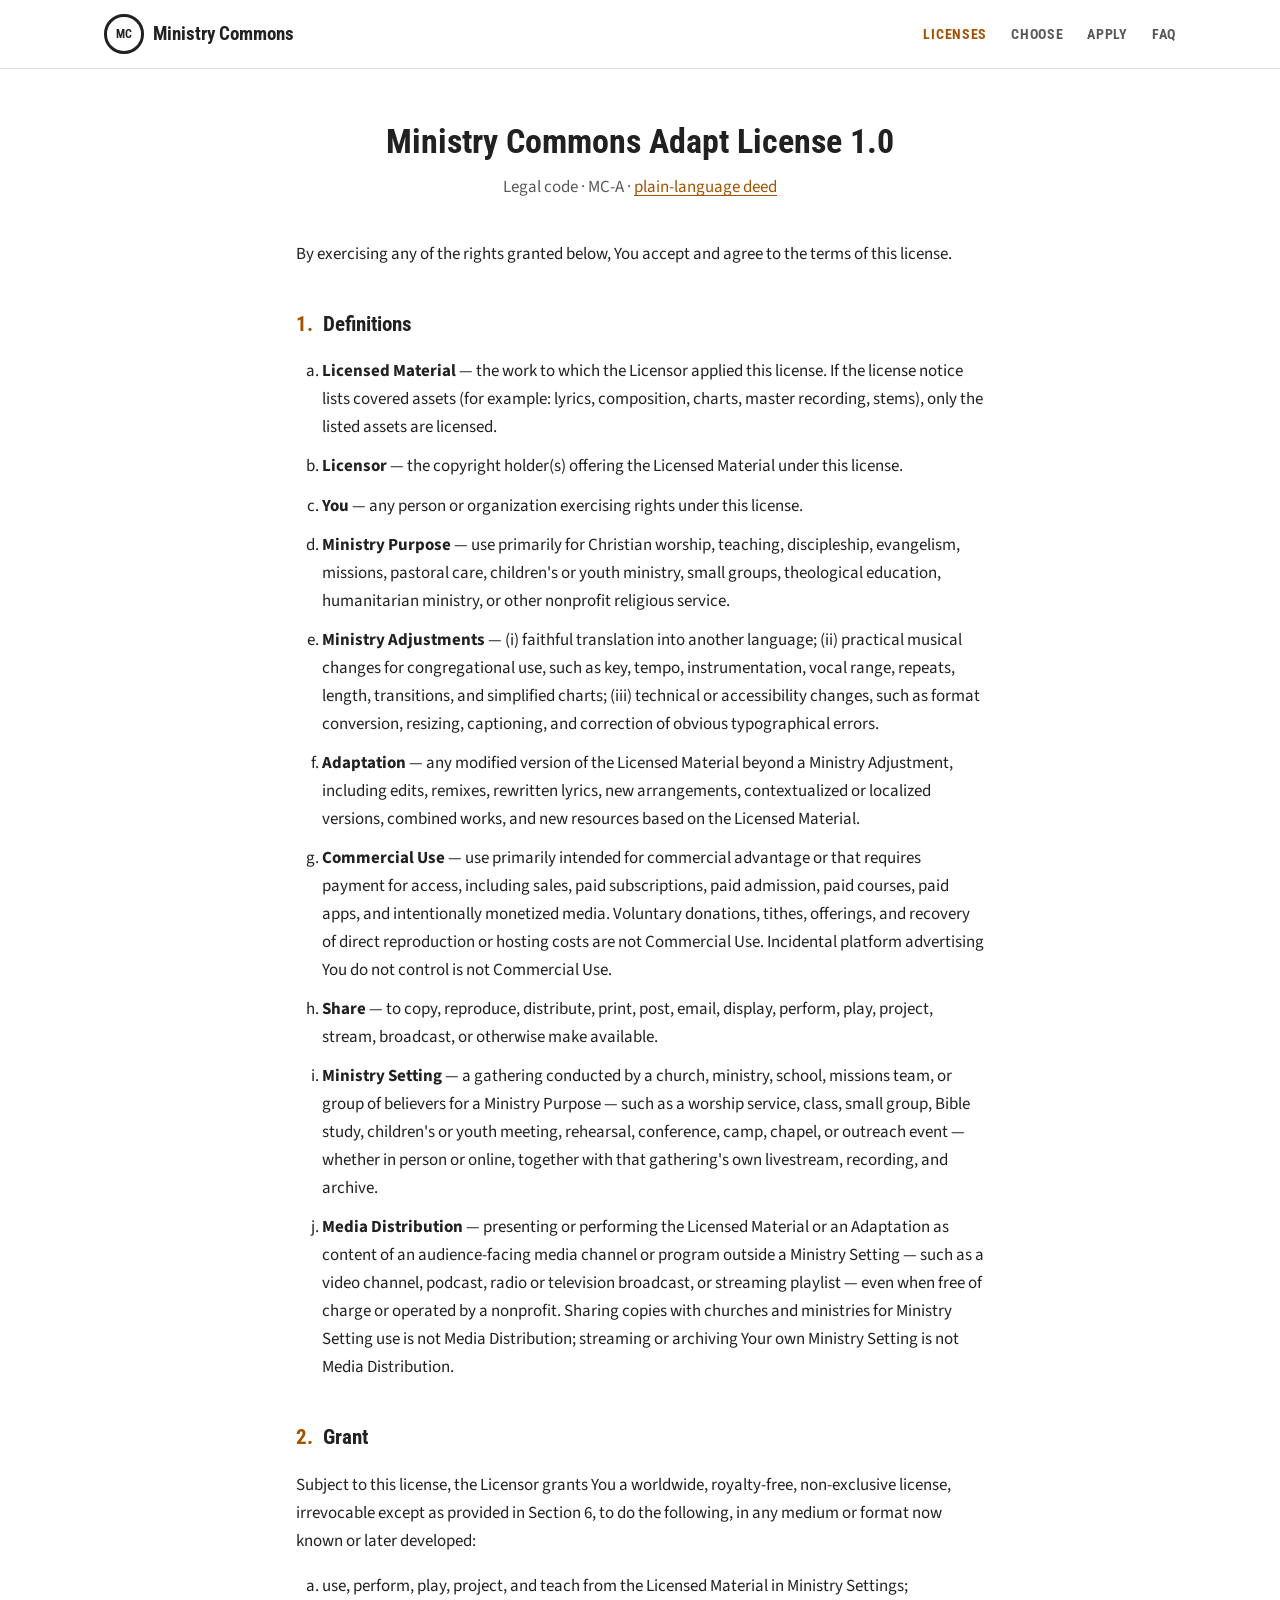
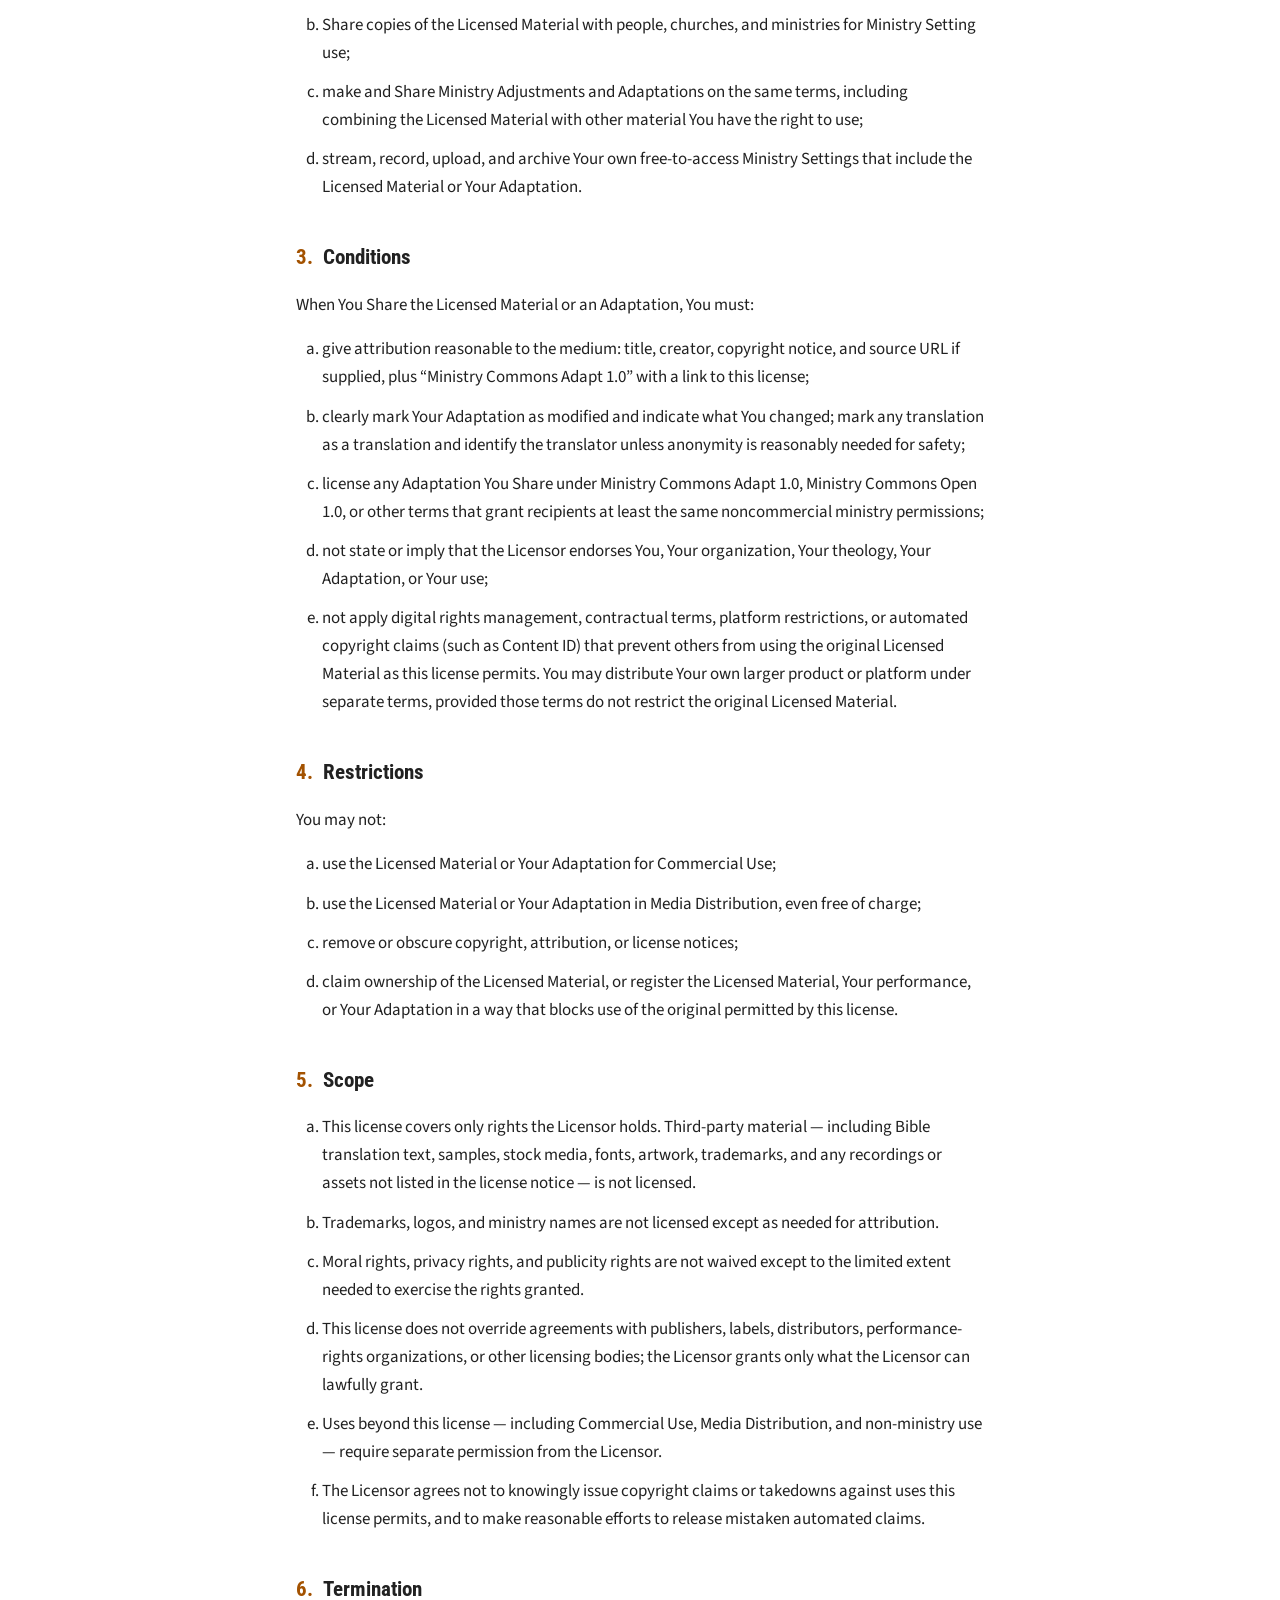
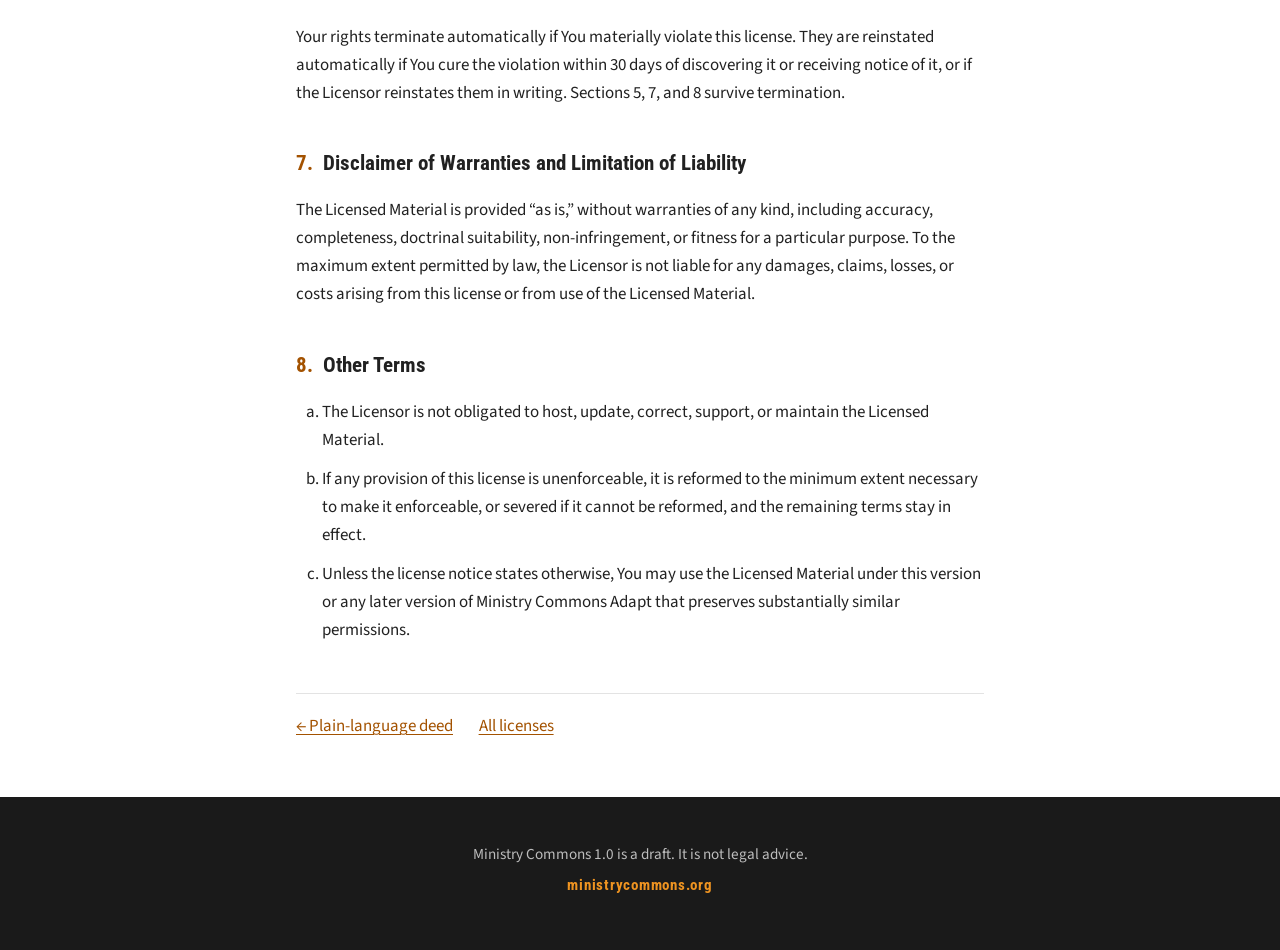
==== adapt-legal.html @ aa7e26b9 "Ministry Commons static site — draft 1.0 Co-Authored-By: Claude Fable 5 <noreply@anthropic.com>" ====
<!DOCTYPE html>
<html lang="en">
<head>
<meta charset="utf-8">
<meta name="viewport" content="width=device-width, initial-scale=1">
<title>MC Adapt 1.0 — Legal Code — Ministry Commons</title>
<meta name="description" content="Legal code for the Ministry Commons Adapt 1.0 license.">
<link rel="preconnect" href="https://fonts.googleapis.com">
<link rel="preconnect" href="https://fonts.gstatic.com" crossorigin>
<link href="https://fonts.googleapis.com/css2?family=Roboto+Condensed:ital,wght@0,400;0,700;1,400&family=Source+Sans+3:ital,wght@0,400;0,600;0,700;1,400&family=IBM+Plex+Mono:wght@400;500&display=swap" rel="stylesheet">
<link rel="stylesheet" href="styles.css">
</head>
<body>

<header class="masthead">
  <div class="container">
    <a class="wordmark" href="index.html">Ministry Commons</a>
    <nav>
      <a href="index.html#licenses" aria-current="page">Licenses</a>
      <a href="index.html#choose">Choose</a>
      <a href="index.html#apply">Apply</a>
      <a href="index.html#faq">FAQ</a>
    </nav>
  </div>
</header>

<main class="legal container measure">

  <h1>Ministry Commons Adapt License 1.0</h1>
  <p class="legal-sub">Legal code · MC-A · <a href="adapt.html">plain-language deed</a></p>

  <p>By exercising any of the rights granted below, You accept and agree to the terms of this license.</p>

  <h2><span class="sec-no">1.</span>Definitions</h2>
  <ol class="alpha">
    <li><strong>Licensed Material</strong> — the work to which the Licensor applied this license. If the license notice lists covered assets (for example: lyrics, composition, charts, master recording, stems), only the listed assets are licensed.</li>
    <li><strong>Licensor</strong> — the copyright holder(s) offering the Licensed Material under this license.</li>
    <li><strong>You</strong> — any person or organization exercising rights under this license.</li>
    <li><strong>Ministry Purpose</strong> — use primarily for Christian worship, teaching, discipleship, evangelism, missions, pastoral care, children's or youth ministry, small groups, theological education, humanitarian ministry, or other nonprofit religious service.</li>
    <li><strong>Ministry Adjustments</strong> — (i) faithful translation into another language; (ii) practical musical changes for congregational use, such as key, tempo, instrumentation, vocal range, repeats, length, transitions, and simplified charts; (iii) technical or accessibility changes, such as format conversion, resizing, captioning, and correction of obvious typographical errors.</li>
    <li><strong>Adaptation</strong> — any modified version of the Licensed Material beyond a Ministry Adjustment, including edits, remixes, rewritten lyrics, new arrangements, contextualized or localized versions, combined works, and new resources based on the Licensed Material.</li>
    <li><strong>Commercial Use</strong> — use primarily intended for commercial advantage or that requires payment for access, including sales, paid subscriptions, paid admission, paid courses, paid apps, and intentionally monetized media. Voluntary donations, tithes, offerings, and recovery of direct reproduction or hosting costs are not Commercial Use. Incidental platform advertising You do not control is not Commercial Use.</li>
    <li><strong>Share</strong> — to copy, reproduce, distribute, print, post, email, display, perform, play, project, stream, broadcast, or otherwise make available.</li>
    <li><strong>Ministry Setting</strong> — a gathering conducted by a church, ministry, school, missions team, or group of believers for a Ministry Purpose — such as a worship service, class, small group, Bible study, children's or youth meeting, rehearsal, conference, camp, chapel, or outreach event — whether in person or online, together with that gathering's own livestream, recording, and archive.</li>
    <li><strong>Media Distribution</strong> — presenting or performing the Licensed Material or an Adaptation as content of an audience-facing media channel or program outside a Ministry Setting — such as a video channel, podcast, radio or television broadcast, or streaming playlist — even when free of charge or operated by a nonprofit. Sharing copies with churches and ministries for Ministry Setting use is not Media Distribution; streaming or archiving Your own Ministry Setting is not Media Distribution.</li>
  </ol>

  <h2><span class="sec-no">2.</span>Grant</h2>
  <p>Subject to this license, the Licensor grants You a worldwide, royalty-free, non-exclusive license, irrevocable except as provided in Section 6, to do the following, in any medium or format now known or later developed:</p>
  <ol class="alpha">
    <li>use, perform, play, project, and teach from the Licensed Material in Ministry Settings;</li>
    <li>Share copies of the Licensed Material with people, churches, and ministries for Ministry Setting use;</li>
    <li>make and Share Ministry Adjustments and Adaptations on the same terms, including combining the Licensed Material with other material You have the right to use;</li>
    <li>stream, record, upload, and archive Your own free-to-access Ministry Settings that include the Licensed Material or Your Adaptation.</li>
  </ol>

  <h2><span class="sec-no">3.</span>Conditions</h2>
  <p>When You Share the Licensed Material or an Adaptation, You must:</p>
  <ol class="alpha">
    <li>give attribution reasonable to the medium: title, creator, copyright notice, and source URL if supplied, plus &ldquo;Ministry Commons Adapt 1.0&rdquo; with a link to this license;</li>
    <li>clearly mark Your Adaptation as modified and indicate what You changed; mark any translation as a translation and identify the translator unless anonymity is reasonably needed for safety;</li>
    <li>license any Adaptation You Share under Ministry Commons Adapt 1.0, Ministry Commons Open 1.0, or other terms that grant recipients at least the same noncommercial ministry permissions;</li>
    <li>not state or imply that the Licensor endorses You, Your organization, Your theology, Your Adaptation, or Your use;</li>
    <li>not apply digital rights management, contractual terms, platform restrictions, or automated copyright claims (such as Content ID) that prevent others from using the original Licensed Material as this license permits. You may distribute Your own larger product or platform under separate terms, provided those terms do not restrict the original Licensed Material.</li>
  </ol>

  <h2><span class="sec-no">4.</span>Restrictions</h2>
  <p>You may not:</p>
  <ol class="alpha">
    <li>use the Licensed Material or Your Adaptation for Commercial Use;</li>
    <li>use the Licensed Material or Your Adaptation in Media Distribution, even free of charge;</li>
    <li>remove or obscure copyright, attribution, or license notices;</li>
    <li>claim ownership of the Licensed Material, or register the Licensed Material, Your performance, or Your Adaptation in a way that blocks use of the original permitted by this license.</li>
  </ol>

  <h2><span class="sec-no">5.</span>Scope</h2>
  <ol class="alpha">
    <li>This license covers only rights the Licensor holds. Third-party material — including Bible translation text, samples, stock media, fonts, artwork, trademarks, and any recordings or assets not listed in the license notice — is not licensed.</li>
    <li>Trademarks, logos, and ministry names are not licensed except as needed for attribution.</li>
    <li>Moral rights, privacy rights, and publicity rights are not waived except to the limited extent needed to exercise the rights granted.</li>
    <li>This license does not override agreements with publishers, labels, distributors, performance-rights organizations, or other licensing bodies; the Licensor grants only what the Licensor can lawfully grant.</li>
    <li>Uses beyond this license — including Commercial Use, Media Distribution, and non-ministry use — require separate permission from the Licensor.</li>
    <li>The Licensor agrees not to knowingly issue copyright claims or takedowns against uses this license permits, and to make reasonable efforts to release mistaken automated claims.</li>
  </ol>

  <h2><span class="sec-no">6.</span>Termination</h2>
  <p>Your rights terminate automatically if You materially violate this license. They are reinstated automatically if You cure the violation within 30 days of discovering it or receiving notice of it, or if the Licensor reinstates them in writing. Sections 5, 7, and 8 survive termination.</p>

  <h2><span class="sec-no">7.</span>Disclaimer of Warranties and Limitation of Liability</h2>
  <p>The Licensed Material is provided &ldquo;as is,&rdquo; without warranties of any kind, including accuracy, completeness, doctrinal suitability, non-infringement, or fitness for a particular purpose. To the maximum extent permitted by law, the Licensor is not liable for any damages, claims, losses, or costs arising from this license or from use of the Licensed Material.</p>

  <h2><span class="sec-no">8.</span>Other Terms</h2>
  <ol class="alpha">
    <li>The Licensor is not obligated to host, update, correct, support, or maintain the Licensed Material.</li>
    <li>If any provision of this license is unenforceable, it is reformed to the minimum extent necessary to make it enforceable, or severed if it cannot be reformed, and the remaining terms stay in effect.</li>
    <li>Unless the license notice states otherwise, You may use the Licensed Material under this version or any later version of Ministry Commons Adapt that preserves substantially similar permissions.</li>
  </ol>

  <div class="backlinks">
    <a href="adapt.html">← Plain-language deed</a>
    <a href="index.html#licenses">All licenses</a>
  </div>

</main>

<footer>
  <div class="container">
    <p class="fleuron" aria-hidden="true">❦</p>
    <p>Ministry Commons 1.0 is a draft. It is not legal advice.</p>
    <p class="domain">ministrycommons.org</p>
  </div>
</footer>

</body>
</html>
---- styles.css ----
/* Ministry Commons — clean commons system in the spirit of creativecommons.org
   white / dark gray / amber accent, Roboto Condensed + Source Sans 3 */

:root {
  --bg: #ffffff;
  --bg-soft: #f5f5f5;
  --ink: #212121;
  --muted: #595959;
  --accent: #ef9421;
  --accent-dark: #a35200;
  --ok: #2d7d46;
  --border: #e3e3e3;
  --dark: #1a1a1a;
  --measure: 46rem;
  --wide: 70rem;
  --head: "Roboto Condensed", "Arial Narrow", sans-serif;
}

* { box-sizing: border-box; }

html { scroll-behavior: smooth; }

body {
  margin: 0;
  background: var(--bg);
  color: var(--ink);
  font-family: "Source Sans 3", "Segoe UI", Arial, sans-serif;
  font-size: 1.06rem;
  line-height: 1.65;
}

a { color: var(--accent-dark); text-decoration-thickness: 1px; text-underline-offset: 3px; }
a:hover { color: var(--ink); }
:focus-visible { outline: 3px solid var(--accent); outline-offset: 2px; }

.container { max-width: var(--wide); margin: 0 auto; padding: 0 1.5rem; }
.measure { max-width: var(--measure); margin-left: auto; margin-right: auto; }

.fleuron { display: none; }

/* ---------- masthead ---------- */

.masthead { border-bottom: 1px solid var(--border); padding: 0.9rem 0; }
.masthead .container {
  display: flex; align-items: center; justify-content: space-between;
  flex-wrap: wrap; gap: 0.6rem 1.5rem;
}
.wordmark {
  display: inline-flex; align-items: center; gap: 0.6rem;
  font-family: var(--head); font-weight: 700; font-size: 1.2rem;
  color: var(--ink); text-decoration: none;
  text-transform: none; letter-spacing: 0;
}
.wordmark::before {
  content: "MC";
  display: inline-flex; align-items: center; justify-content: center;
  width: 2.1rem; height: 2.1rem; border: 3px solid var(--ink); border-radius: 50%;
  font-size: 0.78rem; letter-spacing: 0.02em;
}
.masthead nav { display: flex; gap: 1.5rem; }
.masthead nav a {
  font-family: var(--head); font-weight: 700; font-size: 0.88rem;
  text-transform: uppercase; letter-spacing: 0.05em;
  color: var(--muted); text-decoration: none;
}
.masthead nav a:hover, .masthead nav a[aria-current] { color: var(--accent-dark); }

/* ---------- hero ---------- */

.titlepage { text-align: center; padding: 4.5rem 0 3.8rem; }
.eyebrow {
  font-family: var(--head); font-weight: 700;
  color: var(--accent-dark);
  text-transform: uppercase; letter-spacing: 0.12em;
  font-size: 0.9rem; margin: 0 0 1rem;
}
.display {
  font-family: var(--head); font-weight: 700;
  font-size: clamp(2.4rem, 6vw, 4rem);
  line-height: 1.08; letter-spacing: -0.01em;
  text-transform: none;
  margin: 0 0 1.2rem;
}
.subtitle {
  font-size: 1.25rem; color: var(--muted);
  max-width: 46rem; margin: 0 auto;
}
.cta-row { margin-top: 2.2rem; display: flex; gap: 1rem; justify-content: center; flex-wrap: wrap; }

.btn {
  display: inline-block;
  font-family: var(--head); font-weight: 700; font-size: 0.9rem;
  text-transform: uppercase; letter-spacing: 0.05em;
  border: 2px solid var(--ink); color: var(--ink); background: transparent;
  padding: 0.65rem 1.5rem; border-radius: 4px; text-decoration: none;
  transition: background 0.15s, color 0.15s, border-color 0.15s;
  cursor: pointer;
}
.btn:hover { background: var(--ink); color: #fff; }
.btn-rubric { background: var(--accent); border-color: var(--accent); color: var(--dark); }
.btn-rubric:hover { background: var(--accent-dark); border-color: var(--accent-dark); color: #fff; }

/* ---------- sections ---------- */

section { padding: 3.2rem 0; }
.section-rule { border: none; border-top: 1px solid var(--border); margin: 0; }

.section-head { text-align: center; margin-bottom: 2.4rem; }
.section-head h2 {
  font-family: var(--head); font-weight: 700; font-size: 2rem;
  letter-spacing: 0; text-transform: none; margin: 0 0 0.3rem;
}
.section-head p { color: var(--muted); font-style: normal; margin: 0; font-size: 1.1rem; }

.subhead {
  font-family: var(--head); font-weight: 700; font-size: 1.5rem;
  text-align: center; margin: 2.8rem 0 1rem;
}

/* ---------- how it works ---------- */

.steps { display: grid; grid-template-columns: repeat(3, 1fr); gap: 2.5rem; text-align: center; }
.step .step-no {
  display: inline-flex; align-items: center; justify-content: center;
  width: 2.6rem; height: 2.6rem; border: 3px solid var(--accent); border-radius: 50%;
  font-family: var(--head); font-weight: 700; font-size: 0.95rem; color: var(--accent-dark);
  letter-spacing: 0;
}
.step h3 { font-family: var(--head); font-weight: 700; font-size: 1.25rem; letter-spacing: 0; text-transform: none; margin: 0.7rem 0 0.4rem; }
.step p { margin: 0; color: var(--muted); font-size: 1rem; }

/* ---------- element badges ---------- */

.badges { display: flex; gap: 0.45rem; flex-wrap: wrap; }
.badge {
  display: inline-flex; align-items: center; justify-content: center;
  width: 2.2rem; height: 2.2rem; border: 3px solid var(--ink); border-radius: 50%;
  font-family: var(--head); font-weight: 700; font-size: 0.72rem; letter-spacing: 0.02em;
  color: var(--ink); background: #fff;
}

/* ---------- tier cards ---------- */

.tiers {
  display: grid; grid-template-columns: repeat(3, 1fr); gap: 1.5rem;
  border: none;
}
.tier {
  border: 2px solid var(--border); border-radius: 8px;
  padding: 1.8rem 1.6rem 2rem; background: #fff;
  transition: border-color 0.15s, box-shadow 0.15s;
}
.tier:hover { border-color: var(--ink); box-shadow: 0 4px 14px rgba(0,0,0,0.07); }
.tier + .tier { border-left: 2px solid var(--border); border-top: 2px solid var(--border); }
.tier-no {
  display: flex; justify-content: space-between; align-items: baseline;
  font-family: var(--head); font-weight: 700; font-size: 0.82rem;
  text-transform: uppercase; letter-spacing: 0.06em;
  color: var(--muted); margin-bottom: 0.6rem;
}
.tier-no span:last-child { color: var(--accent-dark); }
.tier h3 {
  font-family: var(--head); font-weight: 700; font-size: 1.65rem;
  letter-spacing: 0; text-transform: none; margin: 0 0 0.2rem;
}
.tier .meter { color: var(--muted); font-style: normal; margin: 0 0 0.9rem; font-size: 1rem; }
.tier .badges { margin-bottom: 1.1rem; }
.tier .grants { list-style: none; padding: 0; margin: 0 0 1.1rem; font-size: 0.98rem; }
.tier .grants li { padding-left: 1.6rem; position: relative; margin-bottom: 0.35rem; }
.tier .grants li::before { content: "✓"; color: var(--ok); font-weight: 700; position: absolute; left: 0; }
.tier .grants li.denied { color: var(--muted); }
.tier .grants li.denied::before { content: "✕"; color: #b5b5b5; }
.tier .cc-note {
  font-family: "IBM Plex Mono", ui-monospace, monospace;
  font-size: 0.72rem; color: var(--muted); margin-bottom: 1.2rem;
}
.tier-links { display: flex; gap: 0.7rem; flex-wrap: wrap; }

/* ---------- baseline (every tier includes) ---------- */

.baseline {
  background: var(--bg-soft); border: none; border-radius: 8px;
  padding: 2.2rem 2.4rem;
}
.baseline h2 {
  font-family: var(--head); font-weight: 700; font-size: 1.4rem;
  text-transform: none; letter-spacing: 0;
  margin: 0 0 1rem; color: var(--ink); text-align: center;
}
.baseline ul { list-style: none; padding: 0; margin: 0; columns: 2; column-gap: 3rem; }
.baseline li { padding-left: 1.6rem; position: relative; margin-bottom: 0.5rem; break-inside: avoid; }
.baseline li::before { content: "✓"; color: var(--ok); font-weight: 700; position: absolute; left: 0; }
.baseline .footnote { margin: 1.2rem 0 0; font-style: normal; color: var(--muted); font-size: 0.98rem; text-align: center; }

/* ---------- chooser ---------- */

.chooser fieldset {
  border: 2px solid var(--border); border-radius: 8px;
  padding: 1.3rem 1.6rem; margin: 0 0 1.2rem;
}
.chooser legend { padding: 0 0.7rem; font-weight: 700; font-size: 1.05rem; }
.chooser label { margin-right: 2rem; cursor: pointer; }
.chooser input[type="radio"] { accent-color: var(--accent-dark); margin-right: 0.4rem; }
.verdict {
  border-left: 5px solid var(--accent); background: var(--bg-soft);
  border-radius: 0 8px 8px 0;
  padding: 1.4rem 1.8rem; margin-top: 1.6rem;
}
.verdict[hidden] { display: none; }
.verdict h3 {
  margin: 0 0 0.3rem; font-family: var(--head); font-weight: 700;
  text-transform: none; letter-spacing: 0; font-size: 1.35rem; color: var(--ink);
}
.verdict p { margin: 0 0 0.9rem; }

/* ---------- notice block ---------- */

.notice {
  font-family: "IBM Plex Mono", ui-monospace, monospace;
  font-size: 0.84rem; line-height: 1.7;
  background: var(--bg-soft); color: var(--ink);
  border-left: 5px solid var(--accent); border-radius: 0 8px 8px 0;
  padding: 1.3rem 1.6rem; overflow-x: auto; margin: 1.2rem 0;
}
.notice em { color: var(--accent-dark); font-style: normal; }

/* ---------- FAQ ---------- */

.faq details { border-bottom: 1px solid var(--border); padding: 0.9rem 0; }
.faq details:first-of-type { border-top: 1px solid var(--border); }
.faq summary { font-weight: 700; cursor: pointer; font-size: 1.05rem; }
.faq summary::marker { color: var(--accent-dark); }
.faq details p { color: var(--muted); margin: 0.6rem 0 0.2rem; }

/* ---------- deed pages ---------- */

.deed-plate {
  text-align: center; border: 2px solid var(--border); border-radius: 8px;
  position: relative;
  max-width: 32rem; margin: 3.2rem auto 0; padding: 2.2rem 2rem 2rem;
}
.deed-plate::before { display: none; }
.deed-plate .tier-code {
  font-family: var(--head); font-weight: 700;
  color: var(--muted); font-size: 0.82rem; letter-spacing: 0.1em;
}
.deed-plate h1 {
  font-family: var(--head); font-weight: 700;
  font-size: 2.3rem; text-transform: none; letter-spacing: 0;
  margin: 0.3rem 0 0.4rem;
}
.deed-plate .motto { font-style: normal; color: var(--muted); margin: 0 0 1.1rem; }
.deed-plate .badges { justify-content: center; }

.deed-note {
  text-align: center; font-style: normal; color: var(--muted);
  max-width: 34rem; margin: 1.3rem auto 0; font-size: 0.98rem;
}

.deed h2 {
  font-family: var(--head); font-weight: 700;
  font-size: 1.45rem; text-transform: none; letter-spacing: 0;
  text-align: left; margin: 2.8rem 0 1.1rem;
  padding-bottom: 0.35rem; border-bottom: 3px solid var(--accent);
}
.deed h2.rubric-head { color: var(--ink); }

ul.freedoms, ul.terms { list-style: none; padding: 0; margin: 0; }
ul.freedoms li, ul.terms li { padding-left: 1.8rem; position: relative; margin-bottom: 0.8rem; }
ul.freedoms li::before { content: "✓"; color: var(--ok); font-weight: 700; position: absolute; left: 0; }
ul.terms li::before {
  content: ""; position: absolute; left: 0.1rem; top: 0.5rem;
  width: 0.62rem; height: 0.62rem; background: var(--accent); border-radius: 2px;
}
ul.terms li { color: var(--ink); }
ul.terms li b { color: var(--ink); }

.deed .notices {
  border-top: 1px solid var(--border); margin-top: 2.6rem; padding-top: 1.4rem;
  font-size: 0.98rem; color: var(--muted);
}
.deed .notices .tier-links { margin-top: 1.2rem; }

/* ---------- legal pages ---------- */

.legal h1 {
  font-family: var(--head); font-weight: 700;
  font-size: 2.1rem; text-transform: none; letter-spacing: 0;
  text-align: center; margin: 2.8rem 0 0.3rem;
}
.legal .legal-sub { text-align: center; font-style: normal; color: var(--muted); margin: 0 0 2.4rem; }
.legal h2 {
  font-family: var(--head); font-weight: 700;
  font-size: 1.3rem; text-transform: none; letter-spacing: 0;
  margin: 2.4rem 0 0.9rem;
}
.legal h2 .sec-no { color: var(--accent-dark); margin-right: 0.6rem; }
.legal ol.alpha { list-style: lower-alpha; padding-left: 1.6rem; }
.legal ol.alpha li { margin-bottom: 0.7rem; }
.legal .backlinks {
  border-top: 1px solid var(--border); margin-top: 3rem; padding-top: 1.2rem;
  display: flex; gap: 1.6rem; flex-wrap: wrap;
}

/* ---------- footer ---------- */

footer {
  background: var(--dark); color: #cfcfcf;
  border-top: none; margin-top: 3.5rem;
  padding: 2.4rem 0 2.8rem; text-align: center;
}
footer p { color: #bdbdbd; font-size: 0.95rem; max-width: 46rem; margin: 0.4rem auto; }
footer .domain {
  font-family: var(--head); font-weight: 700; font-size: 0.95rem;
  letter-spacing: 0.05em; color: var(--accent);
}

/* ---------- responsive ---------- */

@media (max-width: 860px) {
  .tiers { grid-template-columns: 1fr; }
  .steps { grid-template-columns: 1fr; gap: 1.8rem; }
  .baseline ul { columns: 1; }
}

@media (prefers-reduced-motion: reduce) {
  html { scroll-behavior: auto; }
  .btn, .tier { transition: none; }
}
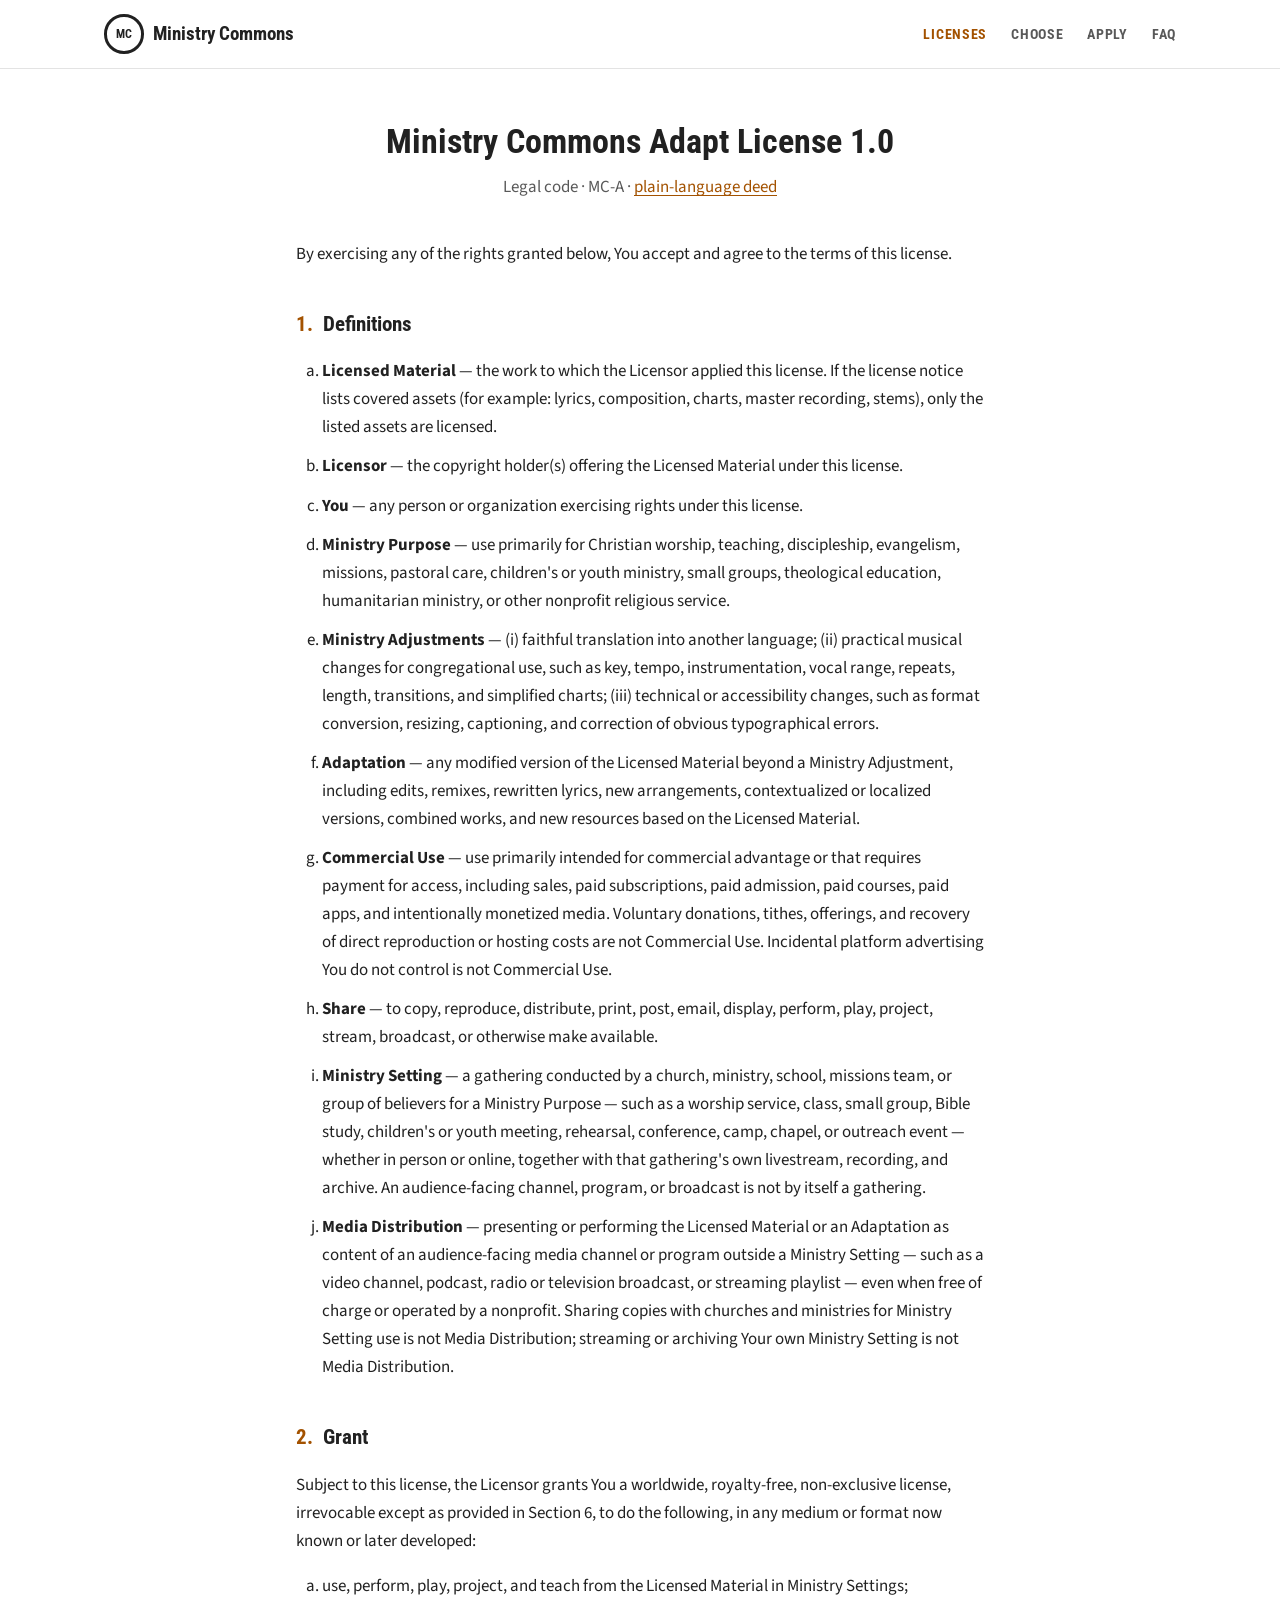
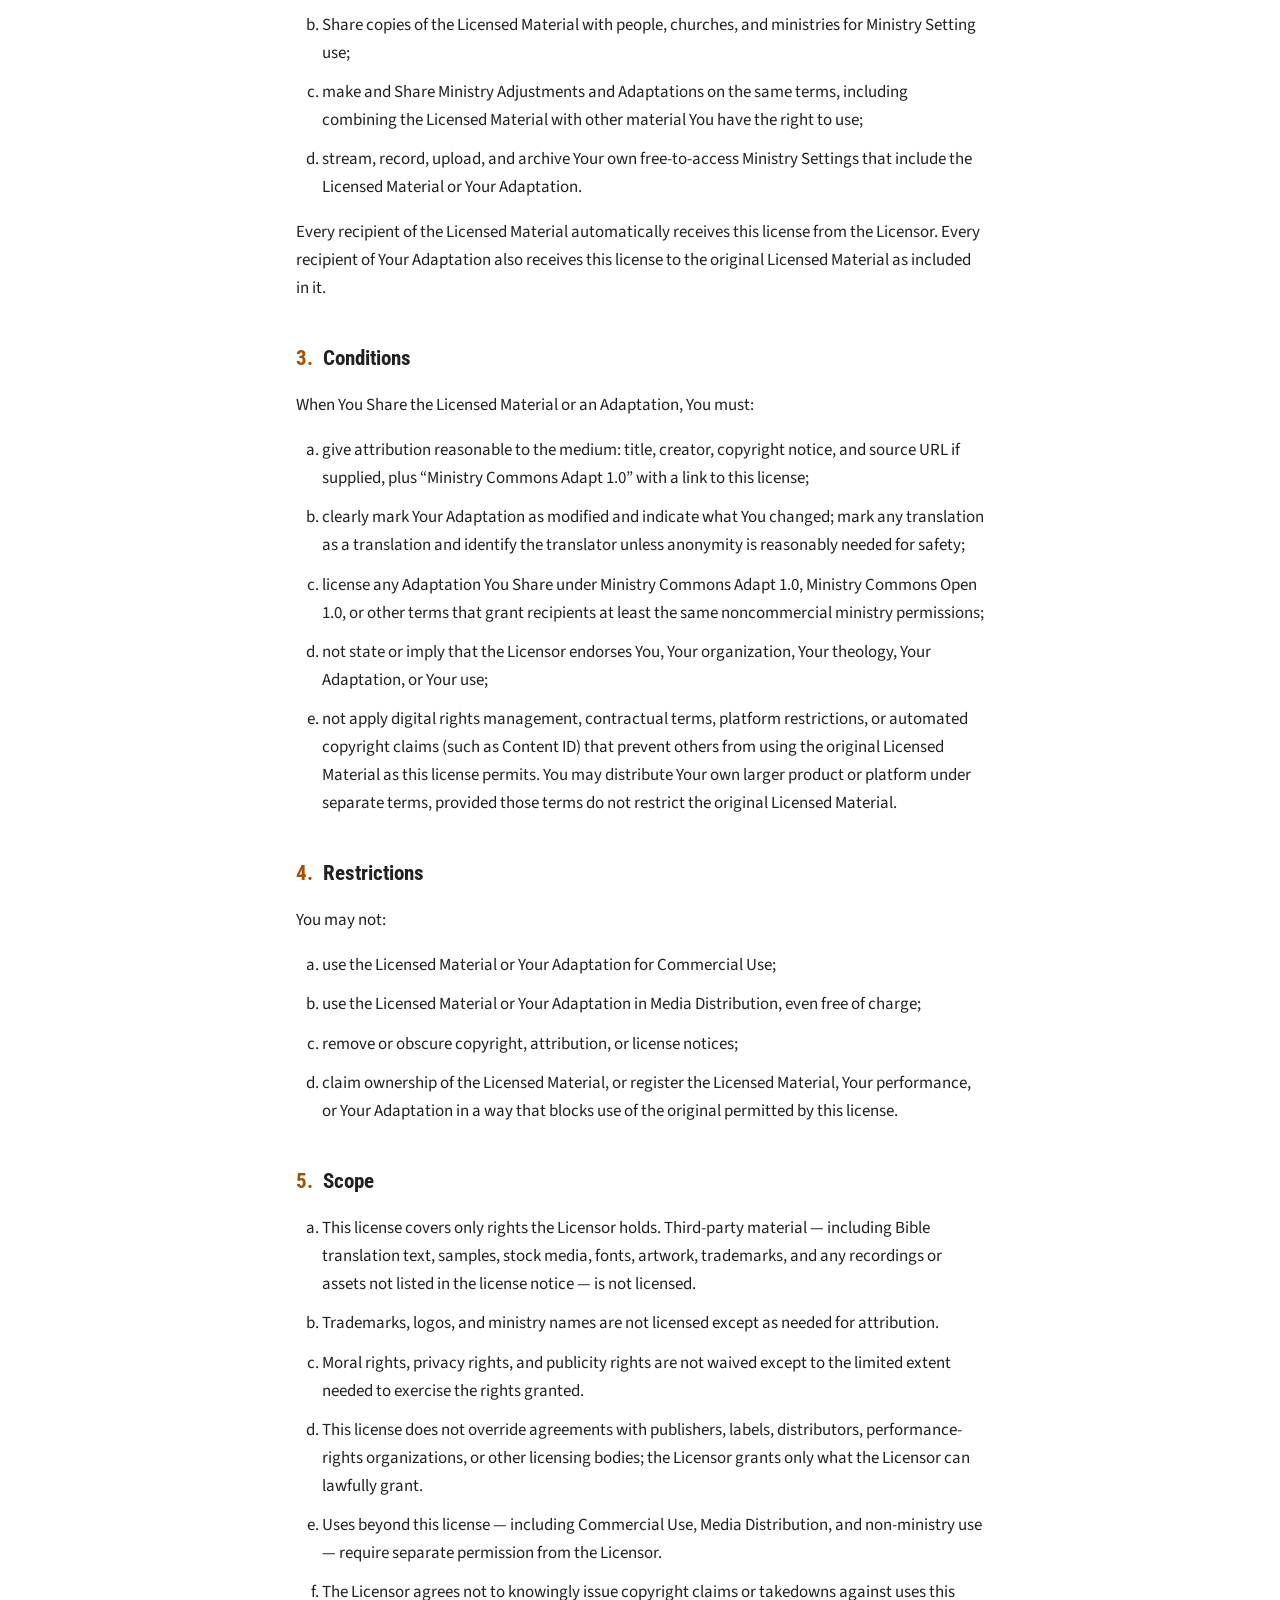
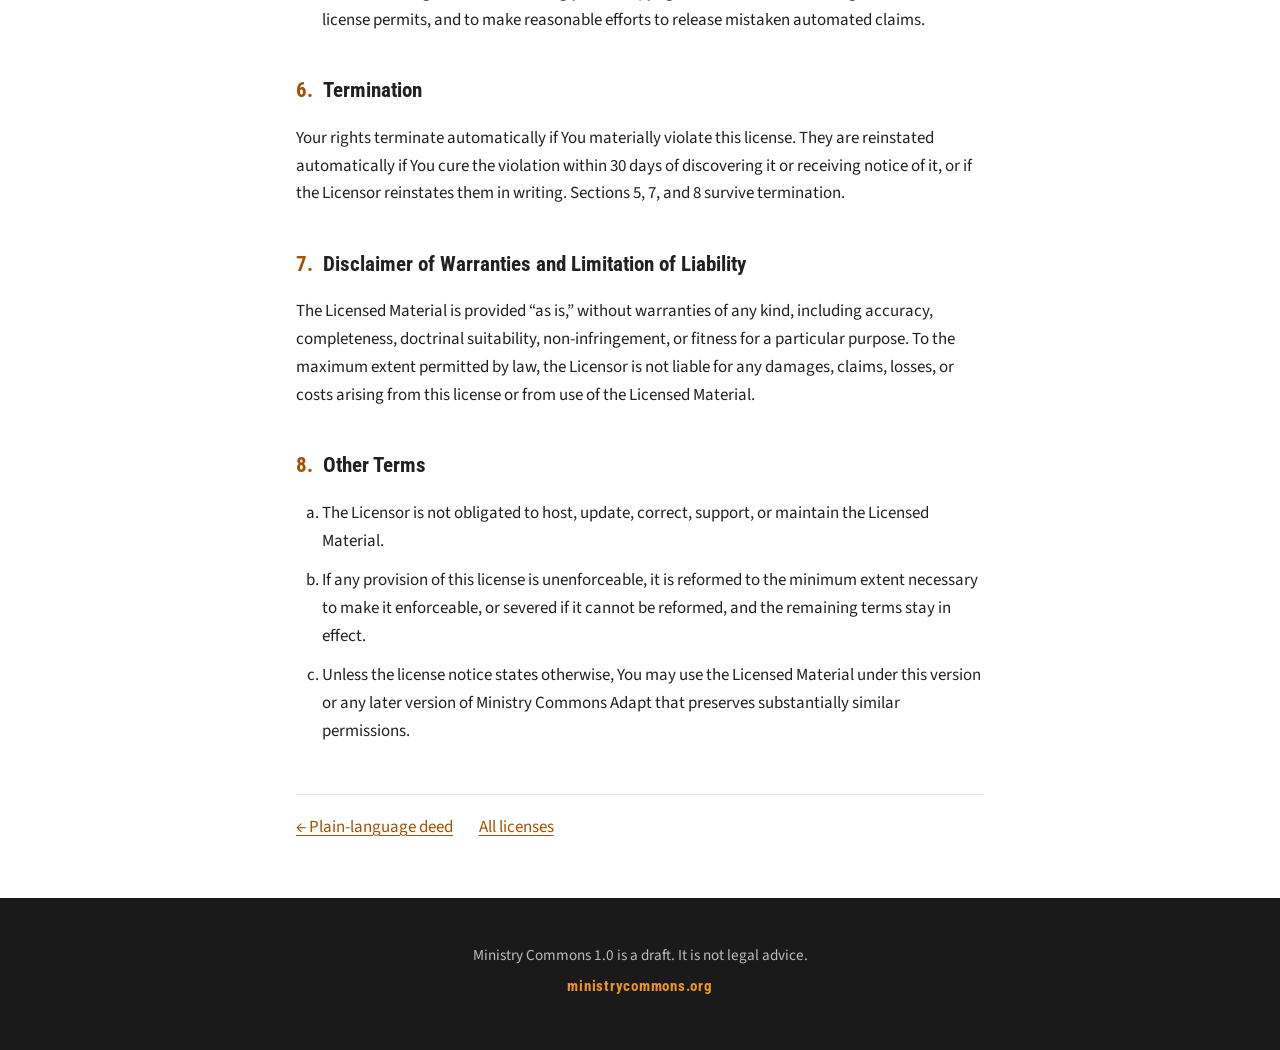
==== commit 67e2b321: "Final review fixes: close audience-as-gathering loophole, add recipient clause, align deeds with leg" ====
--- a/adapt-legal.html
+++ b/adapt-legal.html
@@ -41,7 +41,7 @@
     <li><strong>Adaptation</strong> — any modified version of the Licensed Material beyond a Ministry Adjustment, including edits, remixes, rewritten lyrics, new arrangements, contextualized or localized versions, combined works, and new resources based on the Licensed Material.</li>
     <li><strong>Commercial Use</strong> — use primarily intended for commercial advantage or that requires payment for access, including sales, paid subscriptions, paid admission, paid courses, paid apps, and intentionally monetized media. Voluntary donations, tithes, offerings, and recovery of direct reproduction or hosting costs are not Commercial Use. Incidental platform advertising You do not control is not Commercial Use.</li>
     <li><strong>Share</strong> — to copy, reproduce, distribute, print, post, email, display, perform, play, project, stream, broadcast, or otherwise make available.</li>
-    <li><strong>Ministry Setting</strong> — a gathering conducted by a church, ministry, school, missions team, or group of believers for a Ministry Purpose — such as a worship service, class, small group, Bible study, children's or youth meeting, rehearsal, conference, camp, chapel, or outreach event — whether in person or online, together with that gathering's own livestream, recording, and archive.</li>
+    <li><strong>Ministry Setting</strong> — a gathering conducted by a church, ministry, school, missions team, or group of believers for a Ministry Purpose — such as a worship service, class, small group, Bible study, children's or youth meeting, rehearsal, conference, camp, chapel, or outreach event — whether in person or online, together with that gathering's own livestream, recording, and archive. An audience-facing channel, program, or broadcast is not by itself a gathering.</li>
     <li><strong>Media Distribution</strong> — presenting or performing the Licensed Material or an Adaptation as content of an audience-facing media channel or program outside a Ministry Setting — such as a video channel, podcast, radio or television broadcast, or streaming playlist — even when free of charge or operated by a nonprofit. Sharing copies with churches and ministries for Ministry Setting use is not Media Distribution; streaming or archiving Your own Ministry Setting is not Media Distribution.</li>
   </ol>
 
@@ -53,6 +53,7 @@
     <li>make and Share Ministry Adjustments and Adaptations on the same terms, including combining the Licensed Material with other material You have the right to use;</li>
     <li>stream, record, upload, and archive Your own free-to-access Ministry Settings that include the Licensed Material or Your Adaptation.</li>
   </ol>
+  <p>Every recipient of the Licensed Material automatically receives this license from the Licensor. Every recipient of Your Adaptation also receives this license to the original Licensed Material as included in it.</p>
 
   <h2><span class="sec-no">3.</span>Conditions</h2>
   <p>When You Share the Licensed Material or an Adaptation, You must:</p>
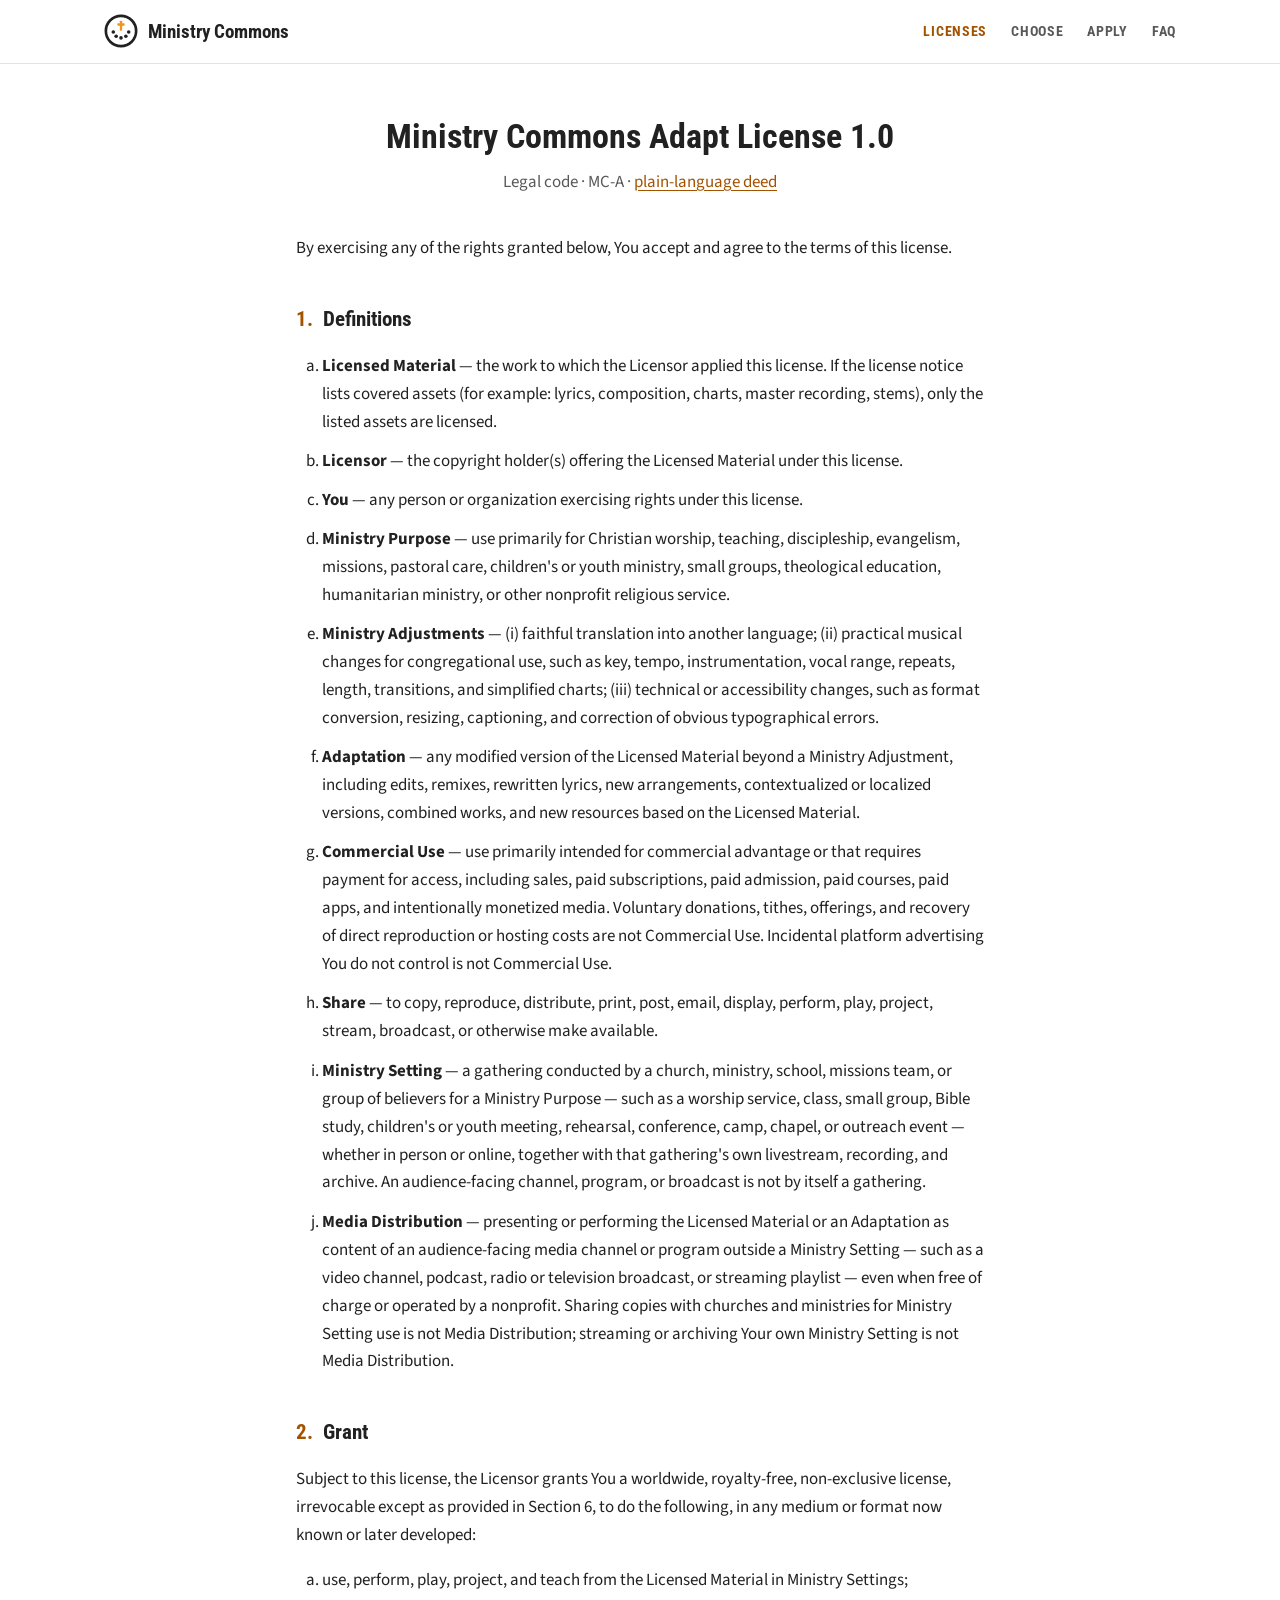
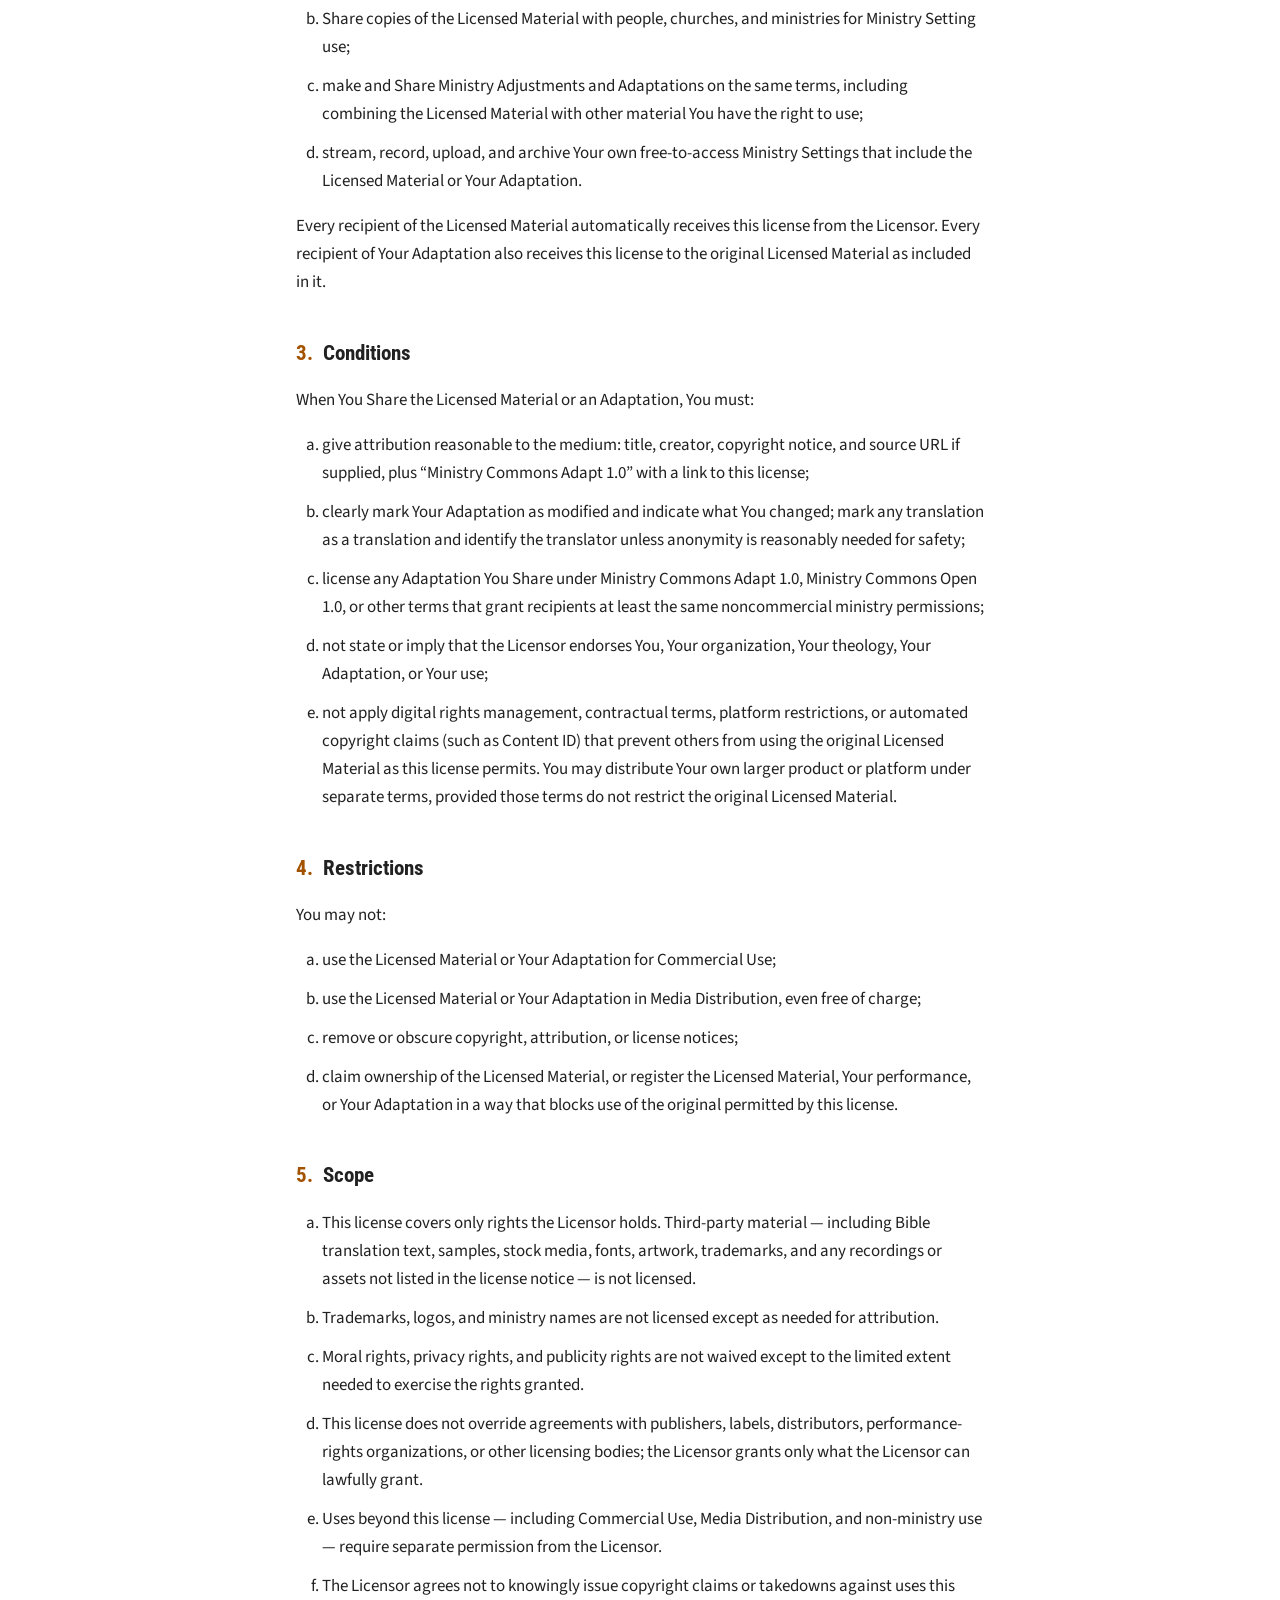
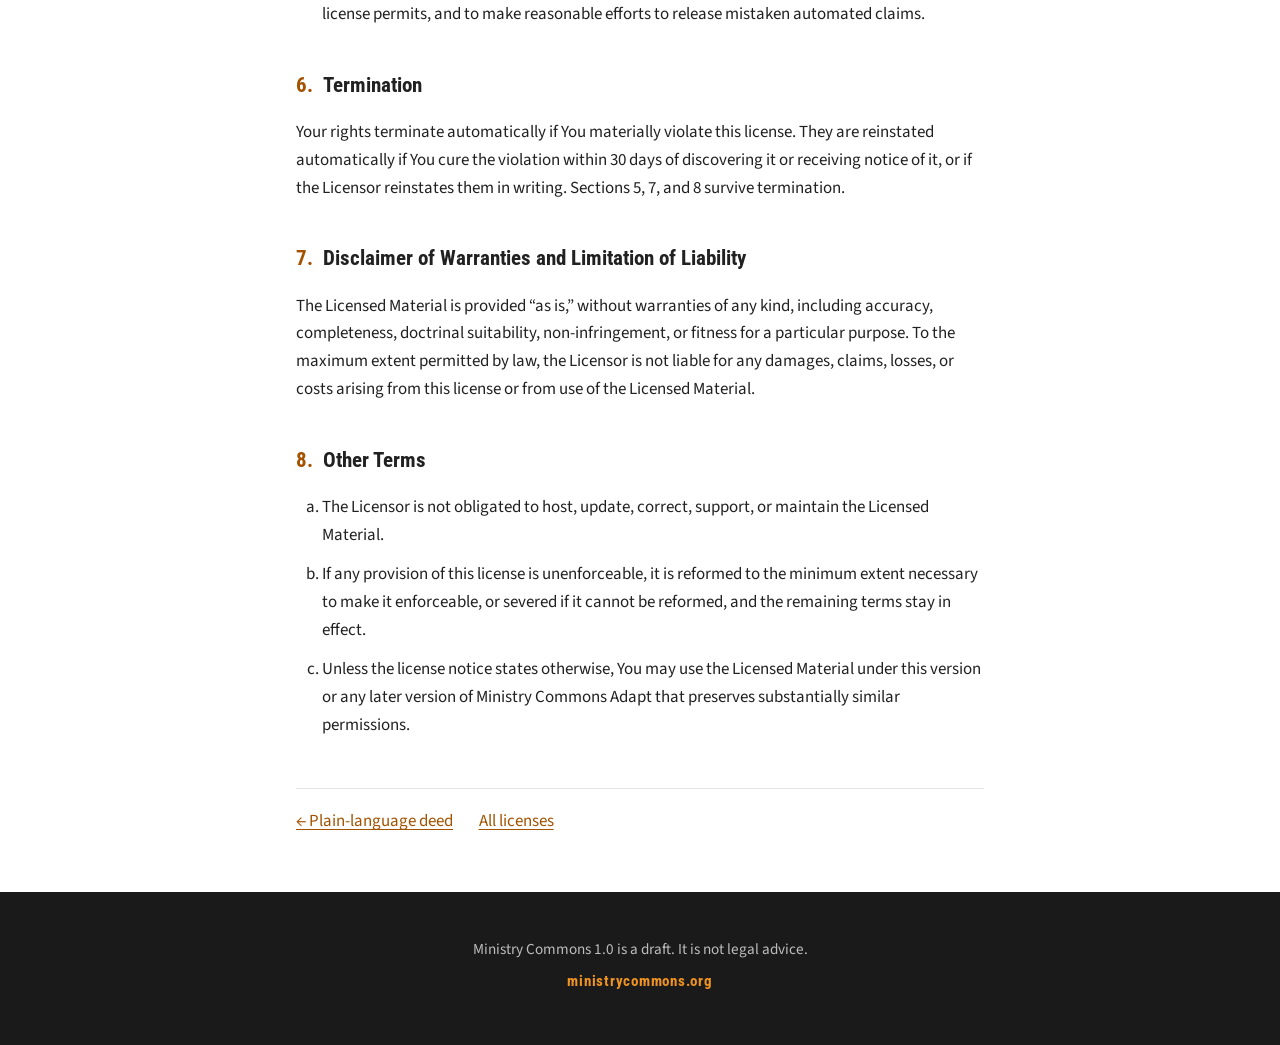
==== commit 9cbd75ad: "Add Ministry Commons logo: commons ring, cross, gathered congregation Co-Authored-By: Claude Fable 5" ====
--- a/adapt-legal.html
+++ b/adapt-legal.html
@@ -8,13 +8,14 @@
 <link rel="preconnect" href="https://fonts.googleapis.com">
 <link rel="preconnect" href="https://fonts.gstatic.com" crossorigin>
 <link href="https://fonts.googleapis.com/css2?family=Roboto+Condensed:ital,wght@0,400;0,700;1,400&family=Source+Sans+3:ital,wght@0,400;0,600;0,700;1,400&family=IBM+Plex+Mono:wght@400;500&display=swap" rel="stylesheet">
+<link rel="icon" type="image/svg+xml" href="logo.svg">
 <link rel="stylesheet" href="styles.css">
 </head>
 <body>
 
 <header class="masthead">
   <div class="container">
-    <a class="wordmark" href="index.html">Ministry Commons</a>
+    <a class="wordmark" href="index.html"><img class="logo" src="logo.svg" alt="" width="34" height="34"> Ministry Commons</a>
     <nav>
       <a href="index.html#licenses" aria-current="page">Licenses</a>
       <a href="index.html#choose">Choose</a>
--- a/styles.css
+++ b/styles.css
@@ -51,12 +51,8 @@
   color: var(--ink); text-decoration: none;
   text-transform: none; letter-spacing: 0;
 }
-.wordmark::before {
-  content: "MC";
-  display: inline-flex; align-items: center; justify-content: center;
-  width: 2.1rem; height: 2.1rem; border: 3px solid var(--ink); border-radius: 50%;
-  font-size: 0.78rem; letter-spacing: 0.02em;
-}
+.wordmark .logo { display: block; }
+.hero-logo { display: block; margin: 0 auto 1.4rem; }
 .masthead nav { display: flex; gap: 1.5rem; }
 .masthead nav a {
   font-family: var(--head); font-weight: 700; font-size: 0.88rem;
